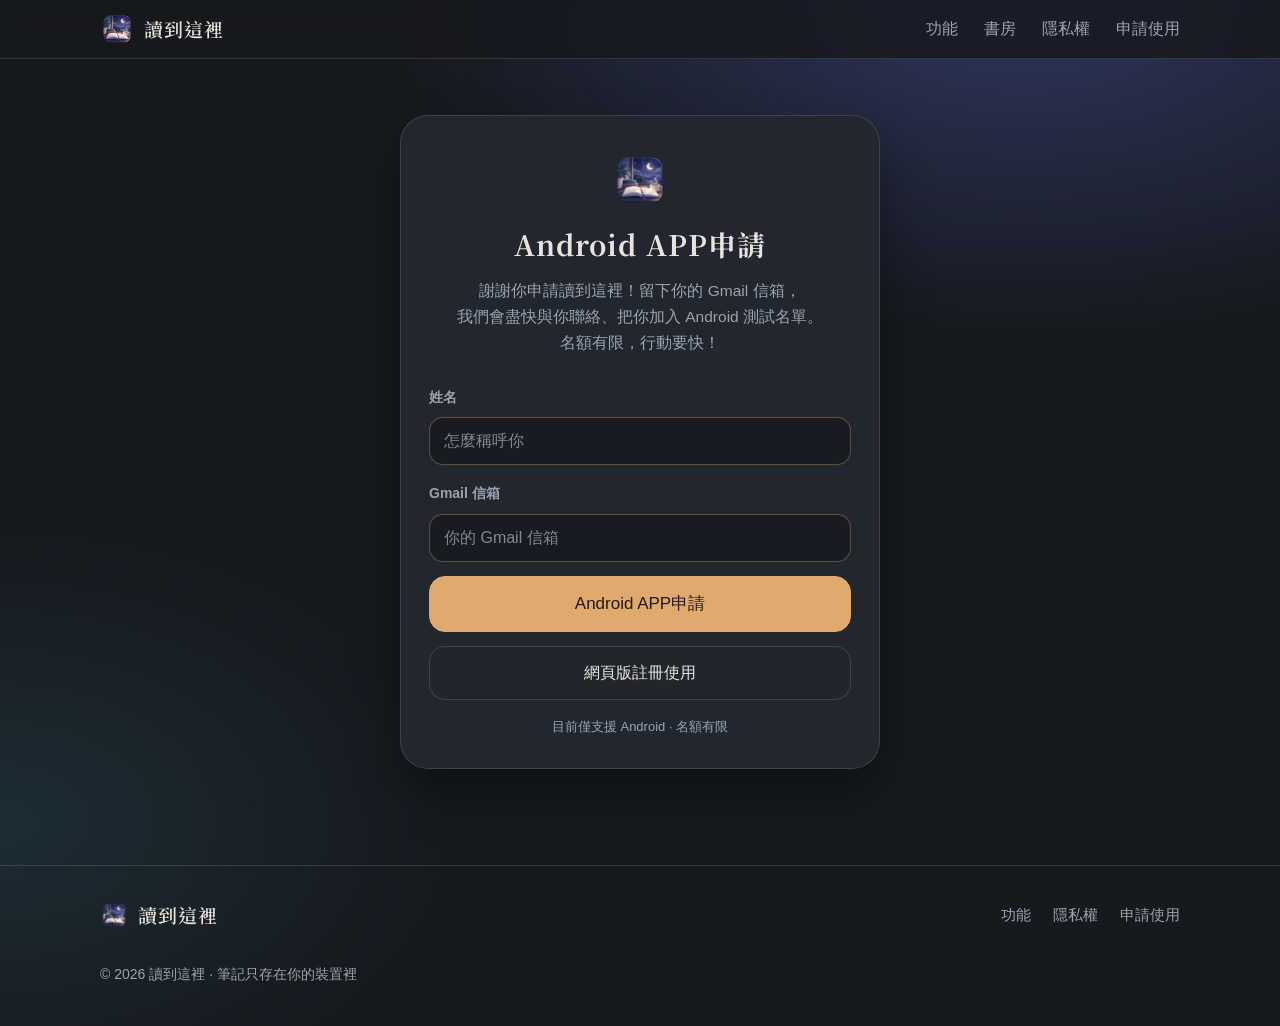
==== apply/index.html @ b23edcab "Add Android apply page and web registration entry points. Ship a Dream Diary–style signup form for c" ====
<!DOCTYPE html>
<html lang="zh-Hant">
  <head>
    <meta charset="utf-8" />
    <meta name="viewport" content="width=device-width, initial-scale=1" />
    <title>申請讀到這裡 — Android APP 與網頁版</title>
    <meta
      name="description"
      content="申請讀到這裡的 Android 封閉測試，或前往網頁版註冊使用。留下姓名與 Gmail，我們會盡快與你聯絡。"
    />
    <link rel="canonical" href="https://read.dreamdiary.workers.dev/apply/" />
    <meta name="theme-color" content="#16191e" />
    <meta property="og:type" content="website" />
    <meta property="og:site_name" content="讀到這裡" />
    <meta property="og:title" content="申請讀到這裡 — Android APP 與網頁版" />
    <meta
      property="og:description"
      content="申請 Android 封閉測試，或前往網頁版註冊使用。"
    />
    <meta property="og:url" content="https://read.dreamdiary.workers.dev/apply/" />
    <meta property="og:image" content="https://read.dreamdiary.workers.dev/icon.png" />
    <meta name="twitter:card" content="summary" />
    <link rel="icon" href="/icon.png" />
    <link rel="apple-touch-icon" href="/icon.png" />
    <link rel="manifest" href="/site.webmanifest" />
    <link rel="preconnect" href="https://fonts.googleapis.com" />
    <link rel="preconnect" href="https://fonts.gstatic.com" crossorigin />
    <link
      href="https://fonts.googleapis.com/css2?family=Noto+Serif+TC:wght@500;600;700&display=swap"
      rel="stylesheet"
    />
    <link rel="stylesheet" href="/styles.css" />
  </head>
  <body class="apply-page">
    <a class="skip" href="#main">跳到主要內容</a>

    <header class="site-header">
      <div class="header-in">
        <a class="brand" href="/" aria-label="讀到這裡 — 首頁">
          <img src="/icon.png" width="34" height="34" alt="" />
          <span>讀到這裡</span>
        </a>
        <nav class="site-nav" aria-label="網站導覽">
          <a href="/#features">功能</a>
          <a href="/#rooms">書房</a>
          <a href="/privacy/">隱私權</a>
          <a href="/apply/" aria-current="page">申請使用</a>
        </nav>
      </div>
    </header>

    <main id="main" class="apply-main">
      <section class="apply-card" aria-labelledby="apply-title">
        <div id="apply-form-view">
          <div class="apply-ico" aria-hidden="true">
            <img src="/icon.png" width="56" height="56" alt="" />
          </div>
          <h1 id="apply-title">Android APP申請</h1>
          <p class="apply-sub">
            謝謝你申請讀到這裡！留下你的 Gmail 信箱，<br />
            我們會盡快與你聯絡、把你加入 Android 測試名單。<br />
            名額有限，行動要快！
          </p>

          <form id="android-form" class="apply-form" novalidate>
            <label class="apply-field">
              <span>姓名</span>
              <input
                type="text"
                id="f-name"
                name="name"
                placeholder="怎麼稱呼你"
                autocomplete="name"
              />
            </label>
            <label class="apply-field">
              <span>Gmail 信箱</span>
              <input
                type="email"
                id="f-email"
                name="email"
                placeholder="你的 Gmail 信箱"
                autocomplete="email"
              />
            </label>
            <p class="apply-err" id="form-err" role="alert"></p>
            <button type="submit" class="btn btn-primary apply-submit" id="android-submit">
              Android APP申請
            </button>
            <a class="btn btn-ghost apply-submit" href="https://readhere.pages.dev/">
              網頁版註冊使用
            </a>
            <p class="apply-note">目前僅支援 Android · 名額有限</p>
          </form>
        </div>

        <div id="apply-done" hidden>
          <div class="apply-ico apply-ico-mark" aria-hidden="true">✓</div>
          <h2>謝謝你的申請！</h2>
          <p class="apply-sub">
            我們會盡快與你聯絡、把你加入 Android 測試名單，請留意你的 Gmail 信箱。
          </p>
          <a class="btn btn-primary apply-submit" href="https://readhere.pages.dev/">
            網頁版註冊使用
          </a>
          <a class="btn btn-ghost apply-submit" href="/">回首頁</a>
        </div>

        <div id="apply-fallback" hidden>
          <div class="apply-ico apply-ico-mark" aria-hidden="true">!</div>
          <h2>哎呀，送出失敗了</h2>
          <p class="apply-sub">
            網路好像有點問題，麻煩直接把你的 Gmail 信箱寄到<br />
            <a class="mail-link" href="mailto:a.pieceofcake.zip@gmail.com">a.pieceofcake.zip@gmail.com</a><br />
            我們一樣會盡快與你聯絡！
          </p>
          <a
            class="btn btn-primary apply-submit"
            href="mailto:a.pieceofcake.zip@gmail.com?subject=%E3%80%90%E8%AE%80%E5%88%B0%E9%80%99%E8%A3%8F%E3%80%91Android%20APP%20%E7%94%B3%E8%AB%8B&body=%E6%88%91%E7%9A%84%20Gmail%20%E4%BF%A1%E7%AE%B1%EF%BC%9A"
          >
            寄出 Gmail 信箱
          </a>
          <a class="btn btn-ghost apply-submit" href="https://readhere.pages.dev/">
            網頁版註冊使用
          </a>
        </div>
      </section>
    </main>

    <footer class="site-footer-full">
      <div class="footer-in">
        <a class="brand" href="/">
          <img src="/icon.png" width="28" height="28" alt="" />
          <span>讀到這裡</span>
        </a>
        <nav class="footer-nav" aria-label="頁尾導覽">
          <a href="/#features">功能</a>
          <a href="/privacy/">隱私權</a>
          <a href="/apply/">申請使用</a>
        </nav>
        <p class="footer-note">© <span id="year">2026</span> 讀到這裡 · 筆記只存在你的裝置裡</p>
      </div>
    </footer>

    <script>
      (function () {
        var year = document.getElementById("year");
        if (year) year.textContent = String(new Date().getFullYear());

        var FORM_ENDPOINT = "https://formsubmit.co/ajax/a.pieceofcake.zip@gmail.com";
        var form = document.getElementById("android-form");
        var formErr = document.getElementById("form-err");
        var submitBtn = document.getElementById("android-submit");
        var formView = document.getElementById("apply-form-view");
        var doneView = document.getElementById("apply-done");
        var fallbackView = document.getElementById("apply-fallback");

        form.addEventListener("submit", async function (event) {
          event.preventDefault();
          var name = document.getElementById("f-name").value.trim();
          var email = document.getElementById("f-email").value.trim();
          formErr.classList.remove("show");
          formErr.textContent = "";
          if (!name) {
            formErr.textContent = "請填寫姓名";
            formErr.classList.add("show");
            return;
          }
          if (!/^[^\s@]+@[^\s@]+\.[^\s@]+$/.test(email)) {
            formErr.textContent = "請填寫正確的 Gmail 信箱";
            formErr.classList.add("show");
            return;
          }

          submitBtn.disabled = true;
          var oldLabel = submitBtn.textContent;
          submitBtn.textContent = "送出中…";
          try {
            var res = await fetch(FORM_ENDPOINT, {
              method: "POST",
              headers: {
                "Content-Type": "application/json",
                Accept: "application/json",
              },
              body: JSON.stringify({
                姓名: name,
                "Gmail 信箱": email,
                _subject: "【讀到這裡】Android APP 申請",
                _template: "table",
              }),
            });
            var data = {};
            try {
              data = await res.json();
            } catch (parseErr) {}
            if (res.ok && (data.success === true || data.success === "true")) {
              formView.hidden = true;
              fallbackView.hidden = true;
              doneView.hidden = false;
            } else {
              throw new Error("submit failed");
            }
          } catch (error) {
            formView.hidden = true;
            doneView.hidden = true;
            fallbackView.hidden = false;
          } finally {
            submitBtn.disabled = false;
            submitBtn.textContent = oldLabel;
          }
        });
      })();
    </script>
  </body>
</html>
---- styles.css ----
:root {
  --paper: #16191e;
  --card: #22272f;
  --card-soft: rgba(34, 39, 47, 0.72);
  --ink: #e8e4dc;
  --soft: #9aa3b2;
  --gold: #e0a96d;
  --gold-bright: #f0c490;
  --line: rgba(232, 228, 220, 0.14);
  --glow: rgba(111, 125, 255, 0.28);
  --radius: 18px;
  color-scheme: dark;
}

* { box-sizing: border-box; }

html {
  background: var(--paper);
  scroll-behavior: smooth;
  scroll-padding-top: 88px;
}

body {
  margin: 0;
  min-height: 100vh;
  background:
    radial-gradient(ellipse 70% 46% at 80% 0%, var(--glow), transparent 70%),
    radial-gradient(ellipse 50% 40% at 0% 80%, rgba(62, 143, 163, 0.16), transparent 70%),
    var(--paper);
  color: var(--ink);
  font-family: "PingFang TC", "Noto Sans TC", "Hiragino Sans", sans-serif;
  font-size: 17px;
  line-height: 1.75;
}

h1, h2, .brand span, .phone-book-name {
  font-family: "Noto Serif TC", "Songti TC", "PMingLiU", serif;
}

a { color: var(--gold); text-decoration-thickness: 1px; text-underline-offset: 0.22em; }
a:hover { color: var(--gold-bright); }
a:focus-visible, button:focus-visible, summary:focus-visible {
  outline: 2px solid var(--gold);
  outline-offset: 4px;
  border-radius: 4px;
}

.skip {
  position: absolute; left: -9999px; top: 0;
  background: var(--card); color: var(--ink);
  padding: 10px 16px; z-index: 50; border-radius: 0 0 10px 0;
}
.skip:focus { left: 0; }

/* ---------- header ---------- */
.site-header {
  position: sticky; top: 0; z-index: 40;
  background: rgba(22, 25, 30, 0.82);
  backdrop-filter: blur(12px);
  -webkit-backdrop-filter: blur(12px);
  border-bottom: 1px solid var(--line);
}
.header-in {
  width: min(1080px, calc(100% - 48px));
  margin: 0 auto;
  display: flex; align-items: center; justify-content: space-between;
  gap: 16px; padding: 12px 0;
}
.brand {
  display: inline-flex; align-items: center; gap: 10px;
  color: var(--ink); text-decoration: none; font-size: 19px; font-weight: 600;
  letter-spacing: 0.05em; white-space: nowrap;
}
.brand img { border-radius: 9px; display: block; }
.brand:hover { color: var(--ink); }
.site-nav { display: flex; gap: 26px; flex-wrap: wrap; }
.site-nav a { color: var(--soft); text-decoration: none; font-size: 15.5px; }
.site-nav a:hover { color: var(--ink); }

/* ---------- hero ---------- */
.hero {
  width: min(1080px, calc(100% - 48px));
  margin: 0 auto;
  padding: 72px 0 84px;
  display: grid;
  grid-template-columns: 1.05fr 0.95fr;
  gap: 56px;
  align-items: center;
}
.eyebrow, .section-eyebrow {
  margin: 0; color: var(--gold); font-size: 14px;
  letter-spacing: 0.22em; font-weight: 600;
}
.hero h1 {
  margin: 16px 0 0; font-size: 64px; font-weight: 700;
  letter-spacing: 0.06em; line-height: 1.2;
}
.lead { margin: 14px 0 0; font-size: 22px; color: var(--ink); }
.hero-text { margin: 20px 0 0; color: var(--soft); max-width: 34em; }
.hero-cta { margin-top: 32px; display: flex; gap: 12px; flex-wrap: wrap; }
.btn {
  display: inline-block; padding: 12px 22px; border-radius: 999px;
  text-decoration: none; font-size: 16px; border: 1px solid var(--line);
  min-height: 48px;
}
.btn-primary { background: var(--gold); border-color: var(--gold); color: #241a10; font-weight: 600; }
.btn-primary:hover { background: var(--gold-bright); color: #241a10; }
.btn-ghost { color: var(--ink); background: var(--card-soft); }
.btn-ghost:hover { color: var(--gold-bright); }
.hero-notes {
  margin: 28px 0 0; padding: 0; list-style: none;
  display: flex; flex-wrap: wrap; gap: 8px;
}
.hero-notes li {
  padding: 6px 12px; border: 1px solid var(--line); border-radius: 999px;
  color: var(--soft); background: var(--card-soft); font-size: 14.5px;
}

/* phone mock */
.hero-visual { display: flex; flex-direction: column; align-items: center; }
.phone {
  --p-bg: #1d2333; --p-card: #2a3049; --p-ink: #ece7db; --p-soft: #9aa3b8;
  --p-accent: #e0a96d; --p-line: rgba(236, 231, 219, 0.14);
  width: min(340px, 100%);
  background: var(--p-bg); color: var(--p-ink);
  border: 1px solid var(--p-line);
  border-radius: 36px; padding: 22px 20px 26px;
  box-shadow: 0 32px 64px rgba(0, 0, 0, 0.45);
  transition: background 0.45s ease, color 0.45s ease;
}
.phone[data-theme="washi"] {
  --p-bg: #f2ecdd; --p-card: #fbf7ec; --p-ink: #3c362c; --p-soft: #8a7f6a;
  --p-accent: #b26a35; --p-line: rgba(60, 54, 44, 0.14);
}
.phone[data-theme="nordic"] {
  --p-bg: #e8eef0; --p-card: #f7fafb; --p-ink: #2e3a40; --p-soft: #75828a;
  --p-accent: #5f8296; --p-line: rgba(46, 58, 64, 0.13);
}
.phone-bar { display: flex; align-items: center; justify-content: space-between; }
.phone-dot { width: 9px; height: 9px; border-radius: 50%; background: var(--p-accent); }
.phone-title { font-size: 14px; letter-spacing: 0.14em; color: var(--p-soft); }
.phone-moon { color: var(--p-accent); font-size: 15px; }
.phone-book, .phone-note, .phone-cal {
  background: var(--p-card); border: 1px solid var(--p-line);
  border-radius: 18px; padding: 16px 18px; margin-top: 14px;
  transition: background 0.45s ease;
}
.phone-book-cat { margin: 0; font-size: 12.5px; letter-spacing: 0.18em; color: var(--p-accent); }
.phone-book-name { margin: 4px 0 0; font-size: 21px; font-weight: 600; }
.phone-progress { height: 7px; border-radius: 99px; background: var(--p-line); margin-top: 14px; overflow: hidden; }
.phone-progress span { display: block; height: 100%; border-radius: 99px; background: var(--p-accent); }
.phone-page { margin: 10px 0 0; font-size: 14px; color: var(--p-soft); }
.phone-page strong { color: var(--p-ink); font-size: 16px; }
.phone-note-row { margin: 0; display: flex; justify-content: space-between; align-items: center; }
.phone-chip {
  font-size: 12.5px; padding: 3px 10px; border-radius: 999px;
  border: 1px solid var(--p-line); color: var(--p-accent);
}
.phone-date { font-size: 12.5px; color: var(--p-soft); }
.phone-sentence { margin: 10px 0 0; font-size: 15.5px; }
.phone-cal-title { margin: 0 0 8px; font-size: 13px; letter-spacing: 0.14em; color: var(--p-soft); }
.phone-cal-grid { display: grid; grid-template-columns: repeat(7, 1fr); gap: 5px; text-align: center; font-size: 12px; color: var(--p-soft); }
.phone-cal-grid .d {
  padding: 3px 0; border-radius: 8px; color: var(--p-ink); position: relative;
}
.phone-cal-grid .d.read::after {
  content: ""; position: absolute; left: 50%; bottom: 1px; transform: translateX(-50%);
  width: 4px; height: 4px; border-radius: 50%; background: var(--p-accent);
}
.phone-cal-grid .d.today { background: var(--p-accent); color: #fff; font-weight: 700; }
.phone-cal-grid .d.today::after { background: #fff; }
.mock-caption { margin: 18px 0 0; font-size: 13.5px; color: var(--soft); text-align: center; }
.room-switch { margin-top: 12px; display: flex; gap: 8px; flex-wrap: wrap; justify-content: center; }
.room-switch button {
  font: inherit; font-size: 14.5px; cursor: pointer;
  padding: 8px 16px; min-height: 44px; border-radius: 999px;
  border: 1px solid var(--line); background: var(--card-soft); color: var(--soft);
}
.room-switch button:hover { color: var(--ink); }
.room-switch button.active { color: #241a10; background: var(--gold); border-color: var(--gold); font-weight: 600; }

/* ---------- sections ---------- */
.section {
  width: min(1080px, calc(100% - 48px));
  margin: 0 auto; padding: 64px 0 8px;
}
.section h2 { margin: 12px 0 0; font-size: 34px; font-weight: 600; letter-spacing: 0.03em; line-height: 1.35; }
.section-lead { margin: 12px 0 0; color: var(--soft); max-width: 38em; }

.cards { margin-top: 36px; display: grid; grid-template-columns: repeat(4, 1fr); gap: 16px; }
.card {
  background: var(--card-soft); border: 1px solid var(--line);
  border-radius: var(--radius); padding: 24px 22px;
}
.card-icon { margin: 0; font-size: 24px; color: var(--gold); }
.card h3 { margin: 12px 0 0; font-size: 19px; font-weight: 600; }
.card p:last-child { margin: 8px 0 0; color: var(--soft); font-size: 15.5px; }

.rooms-grid { margin-top: 36px; display: grid; grid-template-columns: repeat(3, 1fr); gap: 16px; }
.room-card { border: 1px solid var(--line); border-radius: var(--radius); padding: 22px; background: var(--card-soft); }
.room-card h3 { margin: 16px 0 0; font-size: 19px; font-weight: 600; }
.room-card p { margin: 8px 0 0; color: var(--soft); font-size: 15.5px; }
.room-preview { border-radius: 12px; padding: 18px; min-height: 104px; }
.room-book { display: block; width: 44px; height: 30px; border-radius: 4px; margin-bottom: 12px; }
.room-line { display: block; height: 7px; border-radius: 99px; margin-top: 8px; }
.room-line.short { width: 55%; }
.room-washi .room-preview { background: #f2ecdd; }
.room-washi .room-book { background: #b26a35; }
.room-washi .room-line { background: rgba(60, 54, 44, 0.28); }
.room-midnight .room-preview { background: #1d2333; }
.room-midnight .room-book { background: #e0a96d; }
.room-midnight .room-line { background: rgba(236, 231, 219, 0.3); }
.room-nordic .room-preview { background: #e8eef0; }
.room-nordic .room-book { background: #5f8296; }
.room-nordic .room-line { background: rgba(46, 58, 64, 0.26); }

.steps { margin: 36px 0 0; padding: 0; list-style: none; display: grid; grid-template-columns: repeat(3, 1fr); gap: 16px; counter-reset: none; }
.steps li {
  display: flex; gap: 16px; align-items: flex-start;
  background: var(--card-soft); border: 1px solid var(--line);
  border-radius: var(--radius); padding: 24px 22px;
}
.step-no {
  flex: none; width: 38px; height: 38px; border-radius: 50%;
  border: 1px solid var(--gold); color: var(--gold);
  display: flex; align-items: center; justify-content: center;
  font-family: "Noto Serif TC", serif; font-size: 17px;
}
.steps h3 { margin: 4px 0 0; font-size: 18px; font-weight: 600; }
.steps p { margin: 6px 0 0; color: var(--soft); font-size: 15.5px; }

.privacy-teaser {
  margin-top: 64px; padding: 40px 40px 44px;
  border: 1px solid var(--line); border-radius: 24px;
  background: linear-gradient(160deg, rgba(111, 125, 255, 0.12), rgba(34, 39, 47, 0.72) 55%);
}
.privacy-teaser h2 { margin-top: 0; }
.privacy-points { margin: 20px 0 28px; padding: 0; list-style: none; }
.privacy-points li { margin-top: 10px; color: var(--soft); }
.privacy-points strong { color: var(--ink); }

.faq-list { margin-top: 32px; display: grid; gap: 12px; }
.faq-list details {
  background: var(--card-soft); border: 1px solid var(--line);
  border-radius: var(--radius); padding: 6px 22px;
}
.faq-list summary { cursor: pointer; padding: 14px 0; font-weight: 600; min-height: 44px; }
.faq-list details p { margin: 0 0 18px; color: var(--soft); }

.support { text-align: left; padding-bottom: 72px; }
.support p { color: var(--soft); margin: 12px 0 0; }
.mail-link { font-size: 19px; }

/* ---------- footer ---------- */
.site-footer-full { border-top: 1px solid var(--line); margin-top: 24px; }
.footer-in {
  width: min(1080px, calc(100% - 48px)); margin: 0 auto;
  padding: 32px 0 40px;
  display: flex; align-items: center; gap: 20px; flex-wrap: wrap;
}
.footer-nav { display: flex; gap: 22px; flex-wrap: wrap; margin-left: auto; }
.footer-nav a { color: var(--soft); text-decoration: none; font-size: 15px; }
.footer-nav a:hover { color: var(--ink); }
.footer-note { width: 100%; margin: 10px 0 0; color: var(--soft); font-size: 14px; }

/* legacy single-column footer (kept for compatibility) */
.site-footer {
  width: min(640px, calc(100% - 48px)); margin: 0 auto;
  padding: 20px 0 36px; border-top: 1px solid var(--line);
}
.site-footer a { color: var(--soft); }
.site-footer a:hover { color: var(--ink); }

/* ---------- privacy policy page ---------- */
.policy { width: min(680px, calc(100% - 40px)); margin: 0 auto; padding: 60px 0 72px; }
.back { min-height: 44px; color: var(--ink); text-decoration: none; font-size: 16px; display: inline-block; }
.back:hover { color: var(--gold); }
.policy h1 { margin: 12px 0 0; font-size: 32px; font-weight: 600; letter-spacing: 0.04em; line-height: 1.25; }
.dated { margin: 8px 0 0; color: var(--soft); font-size: 15px; }
.policy h2 { margin: 36px 0 0; font-size: 18px; font-weight: 600; }
.policy p, .policy ul { margin: 8px 0 0; }
.policy ul { padding-left: 1.2em; }
.policy li + li { margin-top: 4px; }

/* ---------- 404 ---------- */
.notfound { width: min(640px, calc(100% - 40px)); margin: 0 auto; padding: 96px 0; text-align: center; }
.notfound h1 { font-size: 34px; margin: 20px 0 0; }
.notfound p { color: var(--soft); }

/* ---------- apply ---------- */
.apply-main {
  width: min(480px, calc(100% - 40px));
  margin: 0 auto;
  padding: 56px 0 72px;
}
.apply-card {
  background: var(--card);
  border: 1px solid var(--line);
  border-radius: 28px;
  padding: 36px 28px 30px;
  text-align: center;
  box-shadow: 0 24px 48px rgba(0, 0, 0, 0.35);
}
.apply-ico {
  display: flex;
  justify-content: center;
  margin-bottom: 18px;
}
.apply-ico img {
  border-radius: 14px;
  display: block;
}
.apply-ico-mark {
  width: 56px;
  height: 56px;
  margin: 0 auto 18px;
  border-radius: 999px;
  display: flex;
  align-items: center;
  justify-content: center;
  background: rgba(224, 169, 109, 0.16);
  color: var(--gold-bright);
  font-size: 28px;
  font-weight: 700;
}
.apply-card h1,
.apply-card h2 {
  margin: 0;
  font-size: 28px;
  font-weight: 700;
  letter-spacing: 0.04em;
  line-height: 1.35;
}
.apply-sub {
  margin: 14px 0 0;
  color: var(--soft);
  font-size: 15.5px;
  line-height: 1.7;
}
.apply-form {
  margin-top: 28px;
  text-align: left;
}
.apply-field {
  display: block;
  margin-top: 16px;
}
.apply-field span {
  display: block;
  margin-bottom: 8px;
  color: var(--soft);
  font-size: 14px;
  font-weight: 600;
}
.apply-field input {
  width: 100%;
  min-height: 48px;
  border: 1px solid rgba(224, 169, 109, 0.35);
  border-radius: 14px;
  padding: 12px 14px;
  background: rgba(22, 25, 30, 0.72);
  color: var(--ink);
  font-size: 16px;
  outline: none;
  -webkit-appearance: none;
  appearance: none;
}
.apply-field input::placeholder {
  color: rgba(154, 163, 178, 0.8);
}
.apply-field input:focus {
  border-color: var(--gold);
  box-shadow: 0 0 0 3px rgba(224, 169, 109, 0.18);
}
.apply-err {
  margin: 12px 0 0;
  min-height: 0;
  color: #e08a7a;
  font-size: 14px;
  display: none;
}
.apply-err.show {
  display: block;
}
.apply-submit {
  display: flex;
  align-items: center;
  justify-content: center;
  width: 100%;
  margin-top: 14px;
  border-radius: 16px;
  text-align: center;
}
button.apply-submit {
  cursor: pointer;
  font: inherit;
}
button.apply-submit:disabled {
  opacity: 0.65;
  cursor: wait;
}
.apply-note {
  margin: 16px 0 0;
  text-align: center;
  color: var(--soft);
  font-size: 13px;
}

/* ---------- reveal ---------- */
.reveal { opacity: 1; }
.js .reveal { opacity: 0; transform: translateY(14px); transition: opacity 0.6s ease, transform 0.6s ease; }
.js .reveal.in { opacity: 1; transform: none; }

/* ---------- responsive ---------- */
@media (max-width: 960px) {
  .cards { grid-template-columns: repeat(2, 1fr); }
  .rooms-grid, .steps { grid-template-columns: 1fr; }
  .hero { grid-template-columns: 1fr; gap: 44px; padding-top: 52px; }
  .hero h1 { font-size: 50px; }
}
@media (max-width: 640px) {
  .header-in, .hero, .section, .footer-in { width: calc(100% - 40px); }
  .site-nav { gap: 16px; }
  .site-nav a { font-size: 14.5px; }
  .hero h1 { font-size: 42px; }
  .lead { font-size: 19px; }
  .section h2 { font-size: 27px; }
  .cards { grid-template-columns: 1fr; }
  .privacy-teaser { padding: 30px 24px 34px; }
  .footer-nav { margin-left: 0; }
}
@media (prefers-reduced-motion: reduce) {
  html { scroll-behavior: auto; }
  .js .reveal { opacity: 1; transform: none; transition: none; }
  .phone, .phone-book, .phone-note, .phone-cal { transition: none; }
}
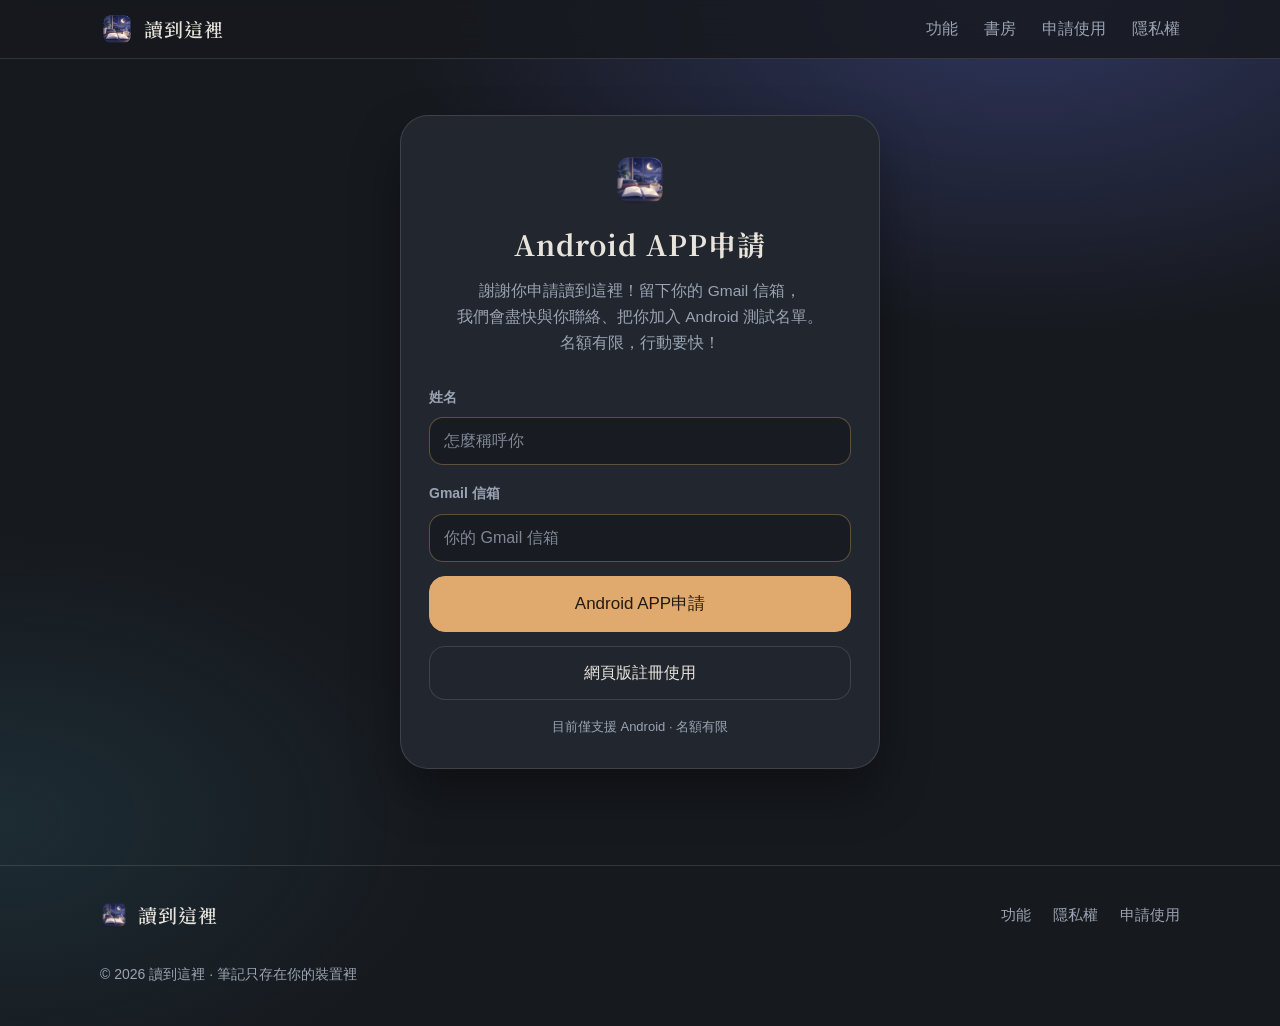
==== commit 81115d84: "Swap apply and privacy links in the apply page navbar." ====
--- a/apply/index.html
+++ b/apply/index.html
@@ -43,8 +43,8 @@
         <nav class="site-nav" aria-label="網站導覽">
           <a href="/#features">功能</a>
           <a href="/#rooms">書房</a>
+          <a href="/apply/" aria-current="page">申請使用</a>
           <a href="/privacy/">隱私權</a>
-          <a href="/apply/" aria-current="page">申請使用</a>
         </nav>
       </div>
     </header>
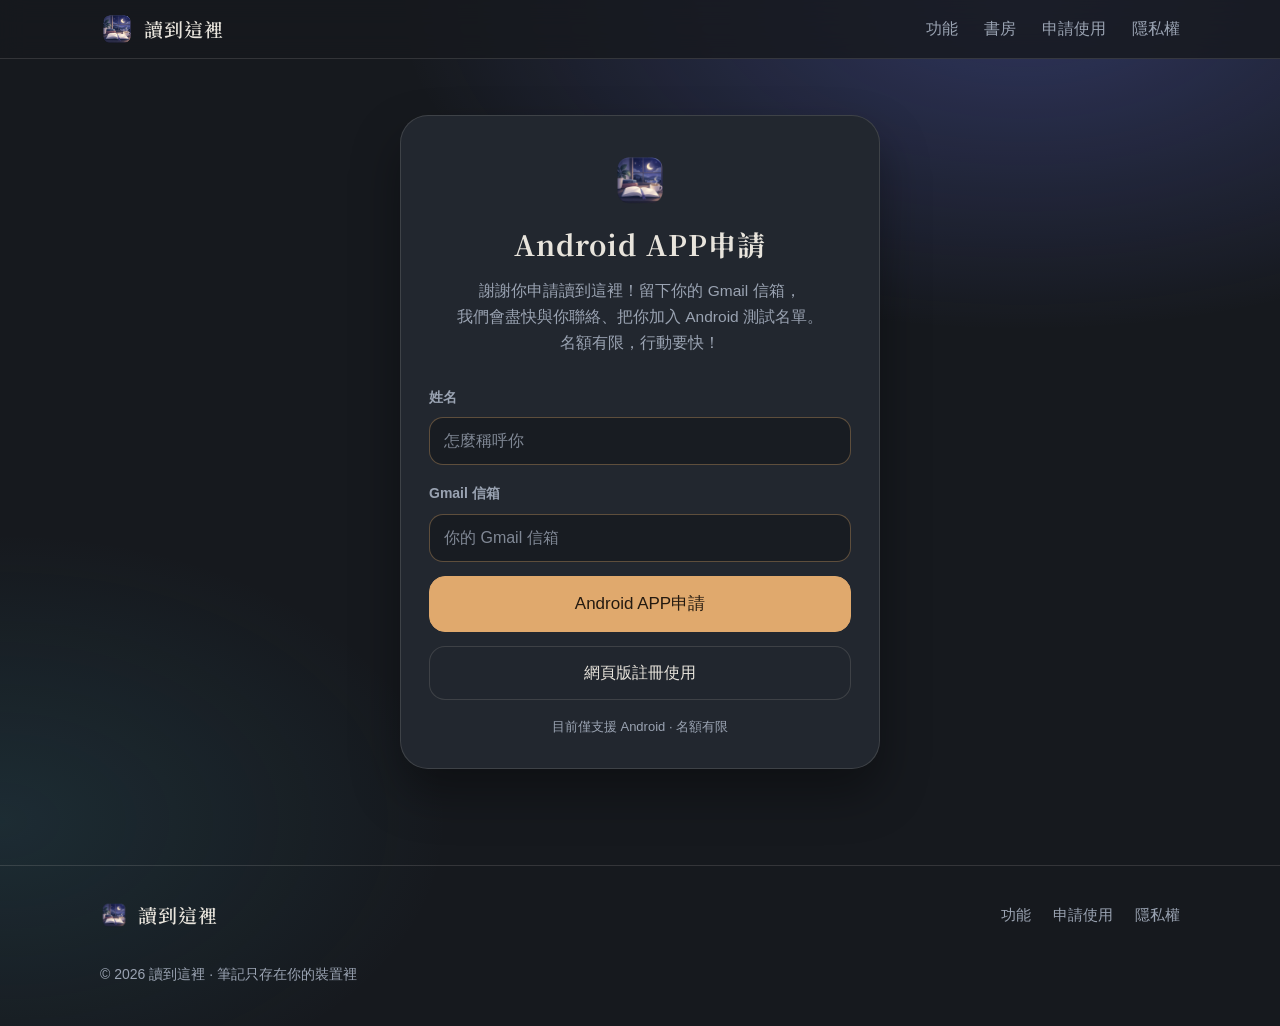
==== commit 63406f6e: "Match footer link order to the apply page navbar." ====
--- a/apply/index.html
+++ b/apply/index.html
@@ -135,8 +135,8 @@
         </a>
         <nav class="footer-nav" aria-label="頁尾導覽">
           <a href="/#features">功能</a>
+          <a href="/apply/">申請使用</a>
           <a href="/privacy/">隱私權</a>
-          <a href="/apply/">申請使用</a>
         </nav>
         <p class="footer-note">© <span id="year">2026</span> 讀到這裡 · 筆記只存在你的裝置裡</p>
       </div>
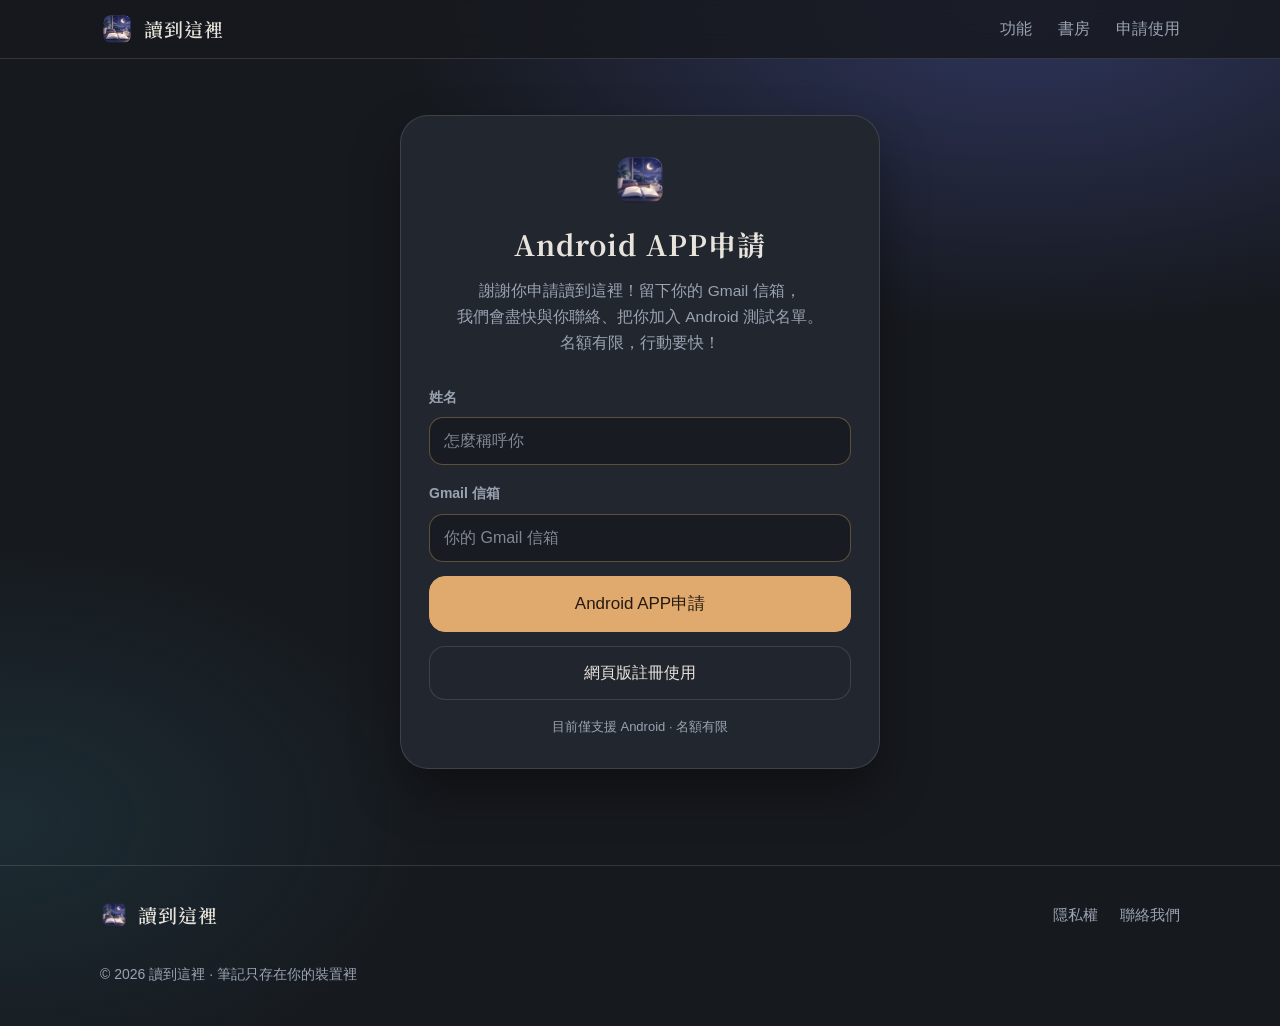
==== commit cbef71fb: "Put privacy and contact in the footer, and drop privacy from the top nav." ====
--- a/apply/index.html
+++ b/apply/index.html
@@ -44,7 +44,6 @@
           <a href="/#features">功能</a>
           <a href="/#rooms">書房</a>
           <a href="/apply/" aria-current="page">申請使用</a>
-          <a href="/privacy/">隱私權</a>
         </nav>
       </div>
     </header>
@@ -134,9 +133,8 @@
           <span>讀到這裡</span>
         </a>
         <nav class="footer-nav" aria-label="頁尾導覽">
-          <a href="/#features">功能</a>
-          <a href="/apply/">申請使用</a>
           <a href="/privacy/">隱私權</a>
+          <a href="/privacy/#contact">聯絡我們</a>
         </nav>
         <p class="footer-note">© <span id="year">2026</span> 讀到這裡 · 筆記只存在你的裝置裡</p>
       </div>
